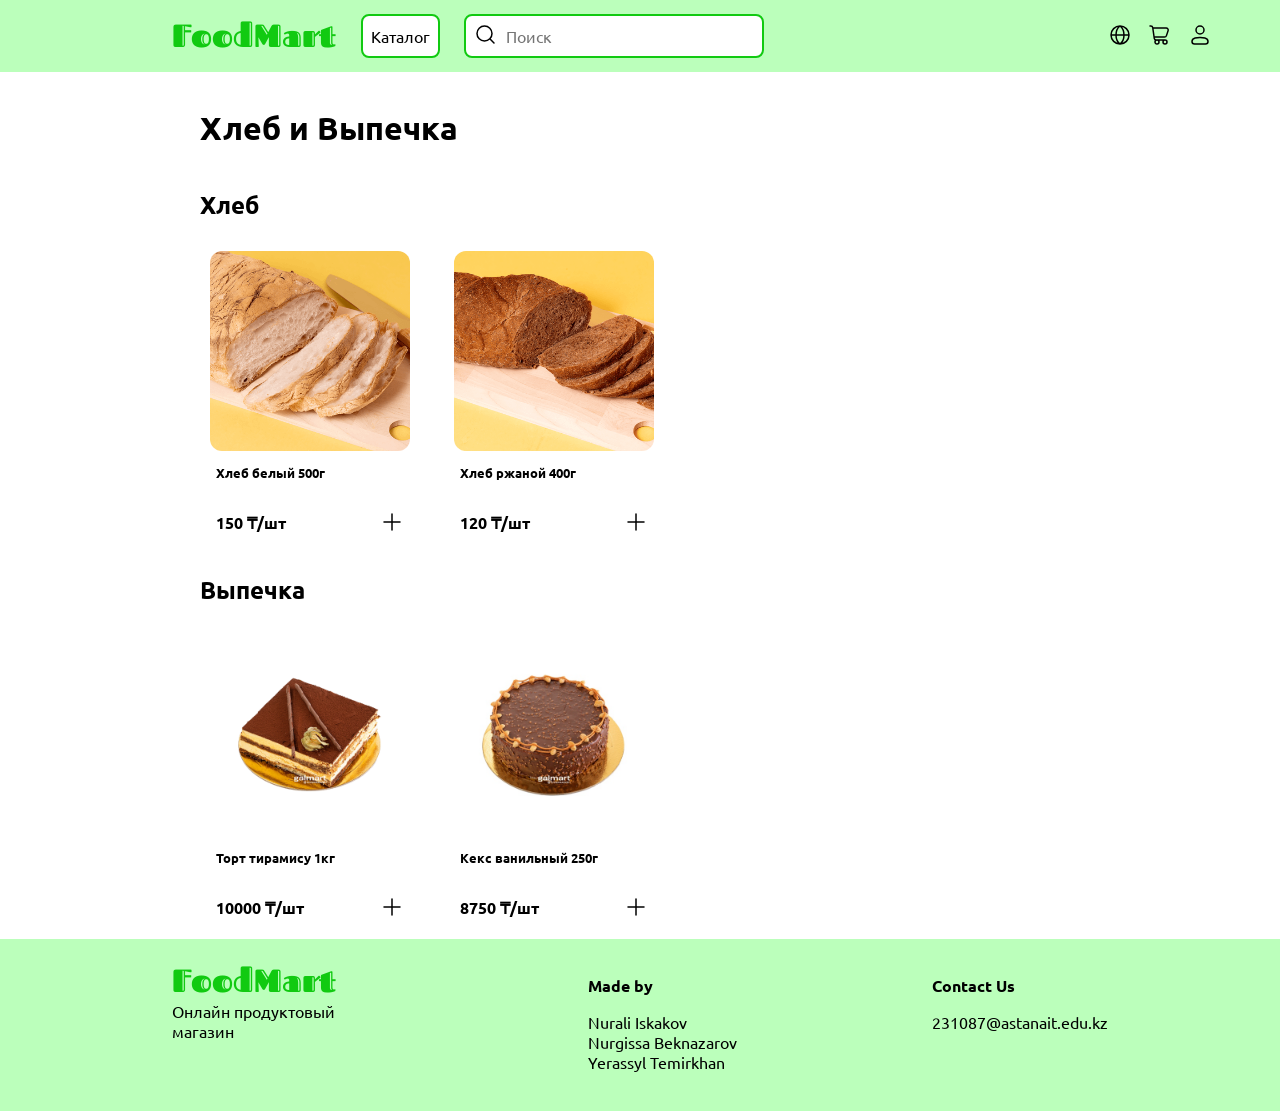
==== bread-baked.html @ de005025 "Fix last commit mess" ====
<!DOCTYPE html>
<html lang="ru">
<head>
  <meta charset="UTF-8">
  <meta name="viewport" content="width=device-width, initial-scale=1.0">
  <link rel="preconnect" href="https://fonts.googleapis.com">
  <link rel="preconnect" href="https://fonts.gstatic.com" crossorigin>
  <link href="https://fonts.googleapis.com/css2?family=Fascinate+Inline&family=Ubuntu:ital,wght@0,300;0,400;0,500;0,700;1,300;1,400;1,500;1,700&display=swap" rel="stylesheet">
  <link rel="stylesheet" href="styles/main.css">
  <link rel="stylesheet" href="styles/index.css">
  <title>Хлеб и Выпечка</title>
</head>
<body>
  <header>
    <div id="header-left-side">
      <a href="index.html">
        <h1 class="logo">FoodMart</h1>
      </a>
      <a href="pages/categories.html">
        <div id="categories-btn">
          Каталог
        </div>
      </a>
      <div id="search-bar">
        <button id="search-icon-btn">
          <img class="header-icon" id="search-icon" src="assets/icons/search-svgrepo-com.svg" alt="Search Icon">
        </button>
        <input type="text" name="search-bar-textbox" id="search-bar-textbox" placeholder="Поиск">
      </div>
    </div>
    <nav>
      <img class="header-icon" src="assets/icons/globe-1-svgrepo-com.svg" alt="Language Icon">
      <a href="pages/cart.html">
        <img class="header-icon" src="assets/icons/cart-4-svgrepo-com.svg" alt="Cart Icon">
      </a>
      <a href="pages/profile.html">
        <img class="header-icon" src="assets/icons/user-1-svgrepo-com.svg" alt="Profile Icon">
      </a>
    </nav>
  </header>

  <main>
    <h1>Хлеб и Выпечка</h1>
    <br>
    <h2>Хлеб</h2>
    <div class="product-container">
      <div class="product-box">
        <img class="product-box-img" src="assets/images/bread1.png" alt="Хлеб белый">
        <h5 class="product-box-title">Хлеб белый 500г</h5>
        <div class="product-box-price-add-to-cart">
          <h4 class="product-box-price">150 ₸/шт</h4>
          <button class="product-icon-btn">
            <img class="product-icon" src="assets/icons/plus-svgrepo-com.svg" alt="Add Product Icon">
          </button>
        </div>
      </div>
      <div class="product-box">
        <img class="product-box-img" src="assets/images/bread2.png" alt="Хлеб ржаной">
        <h5 class="product-box-title">Хлеб ржаной 400г</h5>
        <div class="product-box-price-add-to-cart">
          <h4 class="product-box-price">120 ₸/шт</h4>
          <button class="product-icon-btn">
            <img class="product-icon" src="assets/icons/plus-svgrepo-com.svg" alt="Add Product Icon">
          </button>
        </div>
      </div>
    </div>
    
    <h2>Выпечка</h2>
    <div class="product-container">
      <div class="product-box">
        <img class="product-box-img" src="assets/images/tiramisu.png" alt="Тирамису">
        <h5 class="product-box-title">Торт тирамису 1кг</h5>
        <div class="product-box-price-add-to-cart">
          <h4 class="product-box-price">10000 ₸/шт</h4>
          <button class="product-icon-btn">
            <img class="product-icon" src="assets/icons/plus-svgrepo-com.svg" alt="Add Product Icon">
          </button>
        </div>
      </div>
      <div class="product-box">
        <img class="product-box-img" src="assets/images/cake2.jpg" alt="Шоколадный торт">
        <h5 class="product-box-title">Кекс ванильный 250г</h5>
        <div class="product-box-price-add-to-cart">
          <h4 class="product-box-price">8750 ₸/шт</h4>
          <button class="product-icon-btn">
            <img class="product-icon" src="assets/icons/plus-svgrepo-com.svg" alt="Add Product Icon">
          </button>
        </div>
      </div>
    </div>
  </main>

  <footer>
    <div id="footer-about-us">
      <h1 class="logo">FoodMart</h1>
      <p>Онлайн продуктовый магазин</p>
    </div>
    <div id="footer-made-by">
      <h4>Made by</h4>
      <p>Nurali Iskakov</p>
      <p>Nurgissa Beknazarov</p>
      <p>Yerassyl Temirkhan</p>
    </div>
    <div id="footer-contact-us">
      <h4>Contact Us</h4>
      <p>231087@astanait.edu.kz</p>
    </div>
  </footer>
</body>
</html>
---- styles/main.css ----
* {
  margin: 0;
  padding: 0;
  font-family: "Ubuntu", sans-serif;
}

a {
  text-decoration: none;
  color: unset;
}

header {
  display: flex;
  justify-content: space-between;
  height: 72px;
  position: fixed;
  top: 0;
  right: 0;
  align-items: center;
  width: 100%;
  background-color: rgb(187, 255, 187);
}

#header-left-side {
  padding: 0 172px;
  display: flex;
  gap: 24px;
}

.header-icon {
  height: 24px;
  width: auto;
}

.logo {
  flex: 1;
  font-family: "Fascinate Inline", system-ui;
  font-weight: 400;
  font-style: normal;
  color: rgb(17, 202, 17);
}

#categories-btn {
  display: flex;
  flex: 1;
  align-items: center;
  padding: 4px 8px;
  height: 32px;
  border: 2px solid rgb(17, 202, 17);
  border-radius: 8px;
  background-color: white;
  font-size: 16px;
}

#search-bar {
  padding: 4px 8px;
  display: flex;
  flex: 1;
  gap: 8px;
  align-items: center;
  height: 32px;
  border: 2px solid rgb(17, 202, 17);
  border-radius: 8px;
  background-color: white;
}

#search-icon-btn {
  border: none;
  background-color: unset;
}

#search-icon:hover {
  cursor: pointer;
}

#search-bar-textbox {
  border: none;
  outline: none;
  font-size: 16px;
}

nav {
  padding: 0 172px;
  display: flex;
  gap: 16px;
}

main {
  margin: 108px 200px 0;
  min-height: calc(100vh - 280px);
}

main h2 {
  margin: 20px 0;
}

.product-container {
  display: flex;
  flex-wrap: wrap;
  gap: 24px;
}

.product-box {
  width: 220px;
}

.product-box > * {
  margin-left: 16px;
  margin-bottom: 20px;
  margin-right: 16px;
}

.product-box-img {
  width: 200px;
  height: 200px;
  margin: 10px;
  border-radius: 12px;
}

.product-box h5 {
  font-size: 13px;
  height: 26px;
  overflow: hidden;
  text-overflow: ellipsis;
}

.product-box-price-add-to-cart {
  display: flex;
  justify-content: space-between;
  align-items: center;
}

.product-icon-btn {
  margin: unset;
  width: 24px;
  height: 24px;
  background-color: unset;
  border: unset;
}

.product-icon {
  margin: unset;
  width: 24px;
  height: 24px;
}

.product-icon:hover {
  cursor: pointer;
}

footer {
  width: 100%;
  height: 172px;
  display: flex;
  justify-content: space-between;
  align-items: baseline;
  background-color: rgb(187, 255, 187);
}

#footer-about-us {
  width: 220px;
}

#footer-made-by {
  padding: 20px 0;
}

#footer-about-us, #footer-contact-us {
  padding: 20px 172px;
}

#footer-made-by h4, #footer-contact-us h4 {
  margin-bottom: 16px;
}
---- styles/index.css ----
#promotions {
  margin: 20px auto;
  width: 80%;
  height: auto;
}

#promotions img {
  height: 100%;
  width: 100%;
  object-fit: cover;
  overflow: hidden;
  border-radius: 16px;
}

#new-products {
  padding: 10px;
}
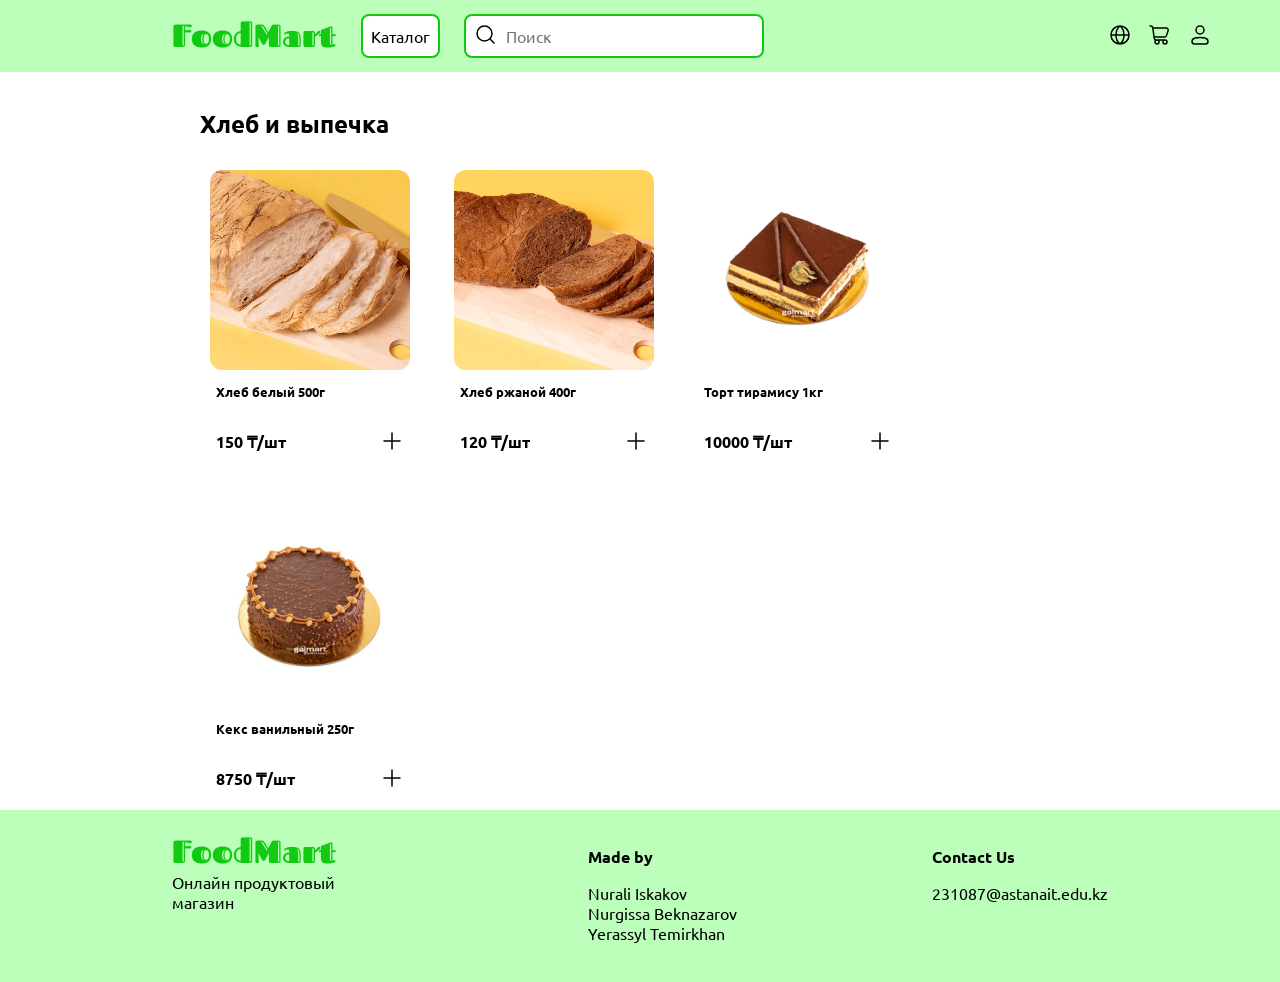
==== commit 8c5fa8c6: "Fix image links" ====
--- a/bread-baked.html
+++ b/bread-baked.html
@@ -7,7 +7,6 @@
   <link rel="preconnect" href="https://fonts.gstatic.com" crossorigin>
   <link href="https://fonts.googleapis.com/css2?family=Fascinate+Inline&family=Ubuntu:ital,wght@0,300;0,400;0,500;0,700;1,300;1,400;1,500;1,700&display=swap" rel="stylesheet">
   <link rel="stylesheet" href="styles/main.css">
-  <link rel="stylesheet" href="styles/index.css">
   <title>Хлеб и Выпечка</title>
 </head>
 <body>
@@ -16,7 +15,7 @@
       <a href="index.html">
         <h1 class="logo">FoodMart</h1>
       </a>
-      <a href="pages/categories.html">
+      <a href="categories.html">
         <div id="categories-btn">
           Каталог
         </div>
@@ -30,22 +29,20 @@
     </div>
     <nav>
       <img class="header-icon" src="assets/icons/globe-1-svgrepo-com.svg" alt="Language Icon">
-      <a href="pages/cart.html">
+      <a href="cart.html">
         <img class="header-icon" src="assets/icons/cart-4-svgrepo-com.svg" alt="Cart Icon">
       </a>
-      <a href="pages/profile.html">
+      <a href="profile.html">
         <img class="header-icon" src="assets/icons/user-1-svgrepo-com.svg" alt="Profile Icon">
       </a>
     </nav>
   </header>
 
   <main>
-    <h1>Хлеб и Выпечка</h1>
-    <br>
-    <h2>Хлеб</h2>
+    <h2>Хлеб и выпечка</h2>
     <div class="product-container">
       <div class="product-box">
-        <img class="product-box-img" src="assets/images/bread1.png" alt="Хлеб белый">
+        <img class="product-box-img" src="assets/images/bread-baked/bread1.png" alt="Хлеб белый">
         <h5 class="product-box-title">Хлеб белый 500г</h5>
         <div class="product-box-price-add-to-cart">
           <h4 class="product-box-price">150 ₸/шт</h4>
@@ -55,7 +52,7 @@
         </div>
       </div>
       <div class="product-box">
-        <img class="product-box-img" src="assets/images/bread2.png" alt="Хлеб ржаной">
+        <img class="product-box-img" src="assets/images/bread-baked/bread2.png" alt="Хлеб ржаной">
         <h5 class="product-box-title">Хлеб ржаной 400г</h5>
         <div class="product-box-price-add-to-cart">
           <h4 class="product-box-price">120 ₸/шт</h4>
@@ -64,12 +61,8 @@
           </button>
         </div>
       </div>
-    </div>
-    
-    <h2>Выпечка</h2>
-    <div class="product-container">
       <div class="product-box">
-        <img class="product-box-img" src="assets/images/tiramisu.png" alt="Тирамису">
+        <img class="product-box-img" src="assets/images/bread-baked/tiramisu.png" alt="Тирамису">
         <h5 class="product-box-title">Торт тирамису 1кг</h5>
         <div class="product-box-price-add-to-cart">
           <h4 class="product-box-price">10000 ₸/шт</h4>
@@ -79,7 +72,7 @@
         </div>
       </div>
       <div class="product-box">
-        <img class="product-box-img" src="assets/images/cake2.jpg" alt="Шоколадный торт">
+        <img class="product-box-img" src="assets/images/bread-baked/cake2.jpg" alt="Шоколадный торт">
         <h5 class="product-box-title">Кекс ванильный 250г</h5>
         <div class="product-box-price-add-to-cart">
           <h4 class="product-box-price">8750 ₸/шт</h4>
